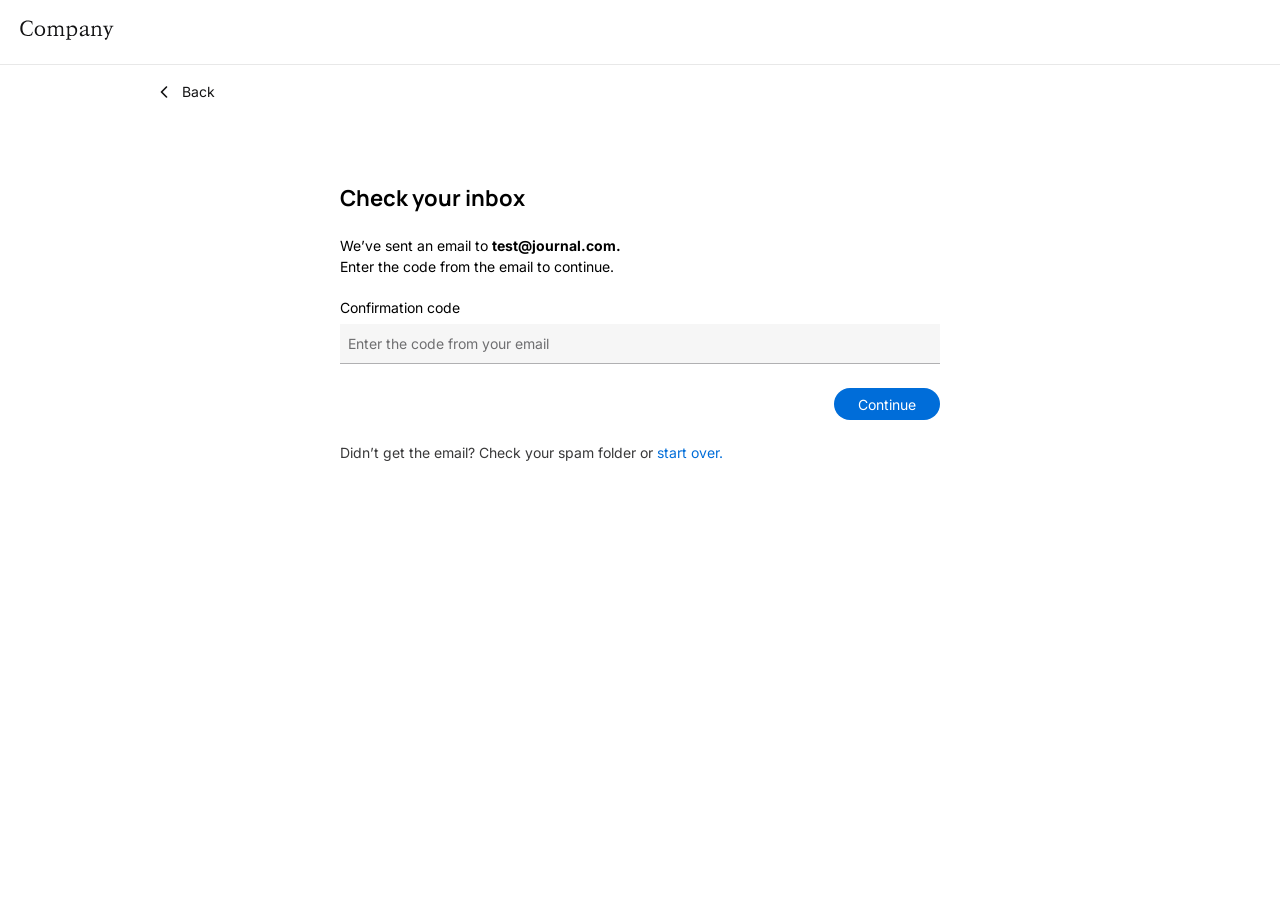
==== confirm-email.html @ 4c88a066 "Перше завантаження файлів" ====
<!DOCTYPE html>
<html lang="en">
<head>
  <meta charset="UTF-8" />
  <title>Confirm Email</title>
  <link href="https://fonts.googleapis.com/css2?family=Inter:wght@400;700&family=Manrope:wght@400;700&display=swap" rel="stylesheet" />
  <link rel="stylesheet" href="styles/style.css" />
</head>
<body data-page="confirmEmail" body data-show-back="true" data-show-title="false">
  <div id="header-placeholder"></div>
  <div id="sub-header-placeholder"></div>

  <main class="main-container">
    <h1 id="heading"></h1>
    <p id="line1"></p>
    <p id="line2"></p>

    <div class="input-group">
      <label for="confirmationCode" id="codeLabel"></label>
      <input type="text" id="codePlaceholder" placeholder="" />
    </div>

    <div class="button-group">
      <button class="btn btn-primary" id="continueButton"></button>
    </div>

    <p id="spamHintPage" class="input-hint"></p>
  </main>

  <div id="redirectMessage" class="main-container redirect-message" style="display: none;">
    <h1>Thank you for providing additional information</h1>
    <p>Redirecting to checkout...</p>
    <div class="spinner-wrapper">
      <img src="assets/spinner.gif" alt="Loading..." width="165" height="109" />
    </div>
  </div>
  

  <script src="scripts/texts.js"></script>
  <script src="scripts/main.js"></script>
  <script src="scripts/confirm-email.js"></script>
</body>
</html>
---- styles/style.css ----
/* === Базові стилі === */
body {
  margin: 0;
  font-family: 'Inter', sans-serif;
}

h1 {
  font-family: 'Manrope', sans-serif;
  font-size: 22px;
  font-weight: bold;
  margin-bottom: 24px;
  text-align: left;
}

p {
  font-size: 14px;
  font-weight: normal;
  margin-bottom: 24px;
  text-align: left;
}

/* === Контейнер основного контенту === */
.main-container {
  max-width: 600px;
  margin: 64px auto;
  padding: 0 20px;
}

/* === Хедер === */
header {
  height: 64px;
  padding: 0 20px;
  background-color: #ffffff;
  border-bottom: 1px solid #E8E8E8;
  display: flex;
  align-items: center;
}

.sub-header {
  width: 100%;
  background: white;
  padding: 0 20px;
}

.sub-header-inner {
  max-width: 1024px;
  margin: 0 auto;
  padding: 16px 0;
  display: flex;
  align-items: flex-start;
}

.sub-header-left {
  display: flex;
  flex-direction: column;
  align-items: flex-start;
  gap: 16px;
}

.sub-header-button {
  background: none;
  border: none;
  font-size: 14px;
  cursor: pointer;
  color: #131314;
  font-family: 'Inter', sans-serif;
  display: flex;
  align-items: center;
  gap: 8px;
  line-height: 1;
}

.back-arrow {
  width: 20px;
  height: 20px;
}

/* === Поле вводу та дропдаун === */
.input-group {
  margin-bottom: 24px;
  text-align: left;
  position: relative;
}

.input-group label {
  display: block;
  font-size: 14px;
  margin-bottom: 8px;
}

.input-group input {
  width: 100%;
  height: 40px;
  padding: 8px;
  font-size: 14px;
  box-sizing: border-box;
  background: #F6F6F6;
  border: none;
  border-bottom: 1px solid #B0B0B2;
  font-family: 'Inter', sans-serif;
}

.input-group input::placeholder {
  color: #6F6F71;
  font-size: 14px;
}

.input-group input.invalid {
  border-bottom: 2px solid #D03504;
}

.input-error {
  color: #D03504;
  font-size: 12px;
  margin-top: 4px;
  display: block;
}

/* === Чекбокс === */
.checkbox-group {
  display: flex;
  align-items: flex-start;
  gap: 12px;
  margin-top: 24px;
}

.checkbox-wrapper {
  flex-shrink: 0;
}

.checkbox-group input[type="checkbox"] {
  width: 16px;
  height: 16px;
  margin: 0;
  border: 1px solid #131314;
  border-radius: 0;
  cursor: pointer;
  appearance: none;
  position: relative;
}

.checkbox-group input[type="checkbox"]:checked {
  background-color: #006DD9;
  border-color: #006DD9;
}

.checkbox-group input[type="checkbox"]:checked::after {
  content: '';
  position: absolute;
  left: 5px;
  top: 2px;
  width: 4px;
  height: 8px;
  border: 2px solid white;
  border-top: 0;
  border-left: 0;
  transform: rotate(45deg);
}

.checkbox-group label {
  font-size: 14px;
  line-height: 1.4;
  margin: 0;
}

.checkbox-group input[type="checkbox"].invalid,
.checkbox-wrapper.invalid input[type="checkbox"] {
  border: 2px solid #D03504;
}

/* === Кнопки === */
.button-group {
  display: flex;
  gap: 12px;
  margin-top: 24px;
  justify-content: flex-end;
}

.btn {
  height: 32px;
  border-radius: 16px;
  font-size: 14px;
  padding: 0 24px;
  cursor: pointer;
  border: none;
  font-family: 'Inter', sans-serif;
}

.btn-primary {
  background: #006DD9;
  color: white;
}

/* === Дропдаун === */
.dropdown {
  position: absolute;
  left: 0;
  right: 0;
  background: #fff;
  box-shadow: 0 4px 16px rgba(0,0,0,0.12);
  border-radius: 0 0 8px 8px;
  z-index: 10;
  margin-top: 2px;
  min-width: 100%;
  border: 1px solid #E0E0E0;
}

.dropdown-item {
  padding: 12px 16px 8px 16px;
  cursor: pointer;
  background: #fff;
  border-bottom: 1px solid #F0F0F0;
}

.dropdown-item:last-child {
  border-bottom: none;
}

.dropdown-item:hover,
.dropdown-item:focus {
  background: #F5F9FF;
}

.dropdown-title {
  font-size: 14px;
  font-weight: 400;
  color: #131314;
  margin-bottom: 4px;
}

/*.dropdown-publisher {
  font-size: 14px;
  font-weight: 400;
  color: #39393A;
  margin-bottom: 4px;
}*/

.dropdown-issn {
  font-size: 12px;
  font-weight: 400;
  color: #6F6F71;
}

.journal-info {
  padding: 20px;
  border: 1px solid #E8E8E8;
  margin-bottom: 24px;
}

.medium-heading {
  font-family: 'Manrope', sans-serif;
  font-weight: bold;
  font-size: 16px;
  line-height: 24px;
  margin-bottom: 4px;
}

.publisher {
  font-family: 'Inter', sans-serif;
  font-weight: 400;
  font-size: 14px;
  line-height: 20px;
  color: #39393A;
  margin-bottom: 16px;
}

.metadata {
  font-family: 'Inter', sans-serif;
  font-weight: 400;
  font-size: 14px;
  line-height: 20px;
  color: #6F6F71;
  margin-bottom: 16px;
}

.metrics {
  display: flex;
  align-items: center;
  gap: 16px;
}

.metric {
  display: flex;
  align-items: center;
  gap: 4px; /* відстань між числом і назвою метрики */
}

.metric-number {
  font-family: 'Inter', sans-serif;
  font-weight: bold;
  font-size: 14px;
  line-height: 20px;
  color: #131314;
}

.metric-label {
  font-family: 'Inter', sans-serif;
  font-weight: 400;
  font-size: 14px;
  line-height: 20px;
  color: #131314;
}

.divider {
  width: 1px;
  height: 20px;
  background-color: #E8E8E8;
}

/* --- МОДАЛЬНЕ ВІКНО LOG IN ---*/

.modal {
  position: fixed;
  top: 0;
  left: 0;
  width: 100%;
  height: 100%;
  background-color: rgba(19, 19, 20, 0.5);
  display: flex;
  justify-content: center;
  align-items: center;
  z-index: 1000;
}

.modal-content {
  position: relative;
  background: white;
  padding: 32px 24px;
  border-radius: 0px;
  max-width: 400px;
  width: 100%;
  box-shadow: 0 8px 24px rgba(0, 0, 0, 0.2);
}

#loginForm, #signupForm {
  margin-top: 24px;
}

.input-group-modal {
  margin-bottom: 16px;
}

.input-hint {
  display: block;
  font-family: 'Inter', sans-serif;
  font-size: 12px;
  color: #39393A;
  margin-top: 4px;
}

.separator-text {
  font-size: 14px;
  font-weight: normal;
  margin: 8px 0;
  text-align: center;
}

.btn-google {
  background: transparent;
  color: #006DD9;
  border: 1px solid #006DD9;
  display: flex;
  align-items: center;
  justify-content: center;
  gap: 8px;
  height: 32px;
  border-radius: 16px;
  font-family: 'Inter', sans-serif;
  font-size: 14px;
  margin: 0 auto;
}

.btn-icon {
  width: 20px;
  height: 20px;
}

#loginTitle {
  margin-bottom: 24px;
}

#loginButton, #createAccountButton, #continueWithCodeButton {
  width: 100%;
}

#signupPrompt {
  font-family: 'Inter', sans-serif;
  font-size: 14px;
  line-height: 20px;
  font-weight: 400;
  color: #39393A;
  text-align: center;
  margin-top: 24px;
}

.signup-link {
  color: #006DD9;
  text-decoration: none;
}

.signup-link:hover,
.signup-link:focus {
  text-decoration: none;
  color: #006DD9;
}

.modal-close-button {
  position: absolute;
  top: 16px;
  right: 16px;
  background: none;
  border: none;
  padding: 0;
  cursor: pointer;
}

.modal-close-button img {
  width: 32px;
  height: 32px;
}

.row-inputs {
  display: flex;
  gap: 16px;
}

.row-inputs .input-group {
  flex: 1;
}

#signinPrompt {
  font-family: 'Inter', sans-serif;
  font-size: 14px;
  line-height: 20px;
  font-weight: 400;
  color: #39393A;
  text-align: center;
  margin-top: 24px;
}

.spinner {
  display: inline-block;
  width: 18px;
  height: 18px;
  border: 2px solid rgba(255, 255, 255, 0.4); /* світлий фон */
  border-top-color: #ffffff; /* білий */
  border-radius: 50%;
  animation: spin 0.6s linear infinite;
  vertical-align: middle;
}

.spinner.small {
  width: 16px;
  height: 16px;
}

@keyframes spin {
  to {
    transform: rotate(360deg);
  }
}

/* --- СТОРІНКА ADDITIONAL INFO ---*/

textarea {
  width: 100%;
  min-height: 80px;
  padding: 8px;
  font-size: 14px;
  box-sizing: border-box;
  background: #F6F6F6;
  border: none;
  border-bottom: 1px solid #B0B0B2;
  font-family: 'Inter', sans-serif;
  resize: vertical;
}

textarea::placeholder {
  color: #6F6F71;
  font-size: 14px;
}

.divider-horizontal {
  width: 100%;
  height: 1px;
  background-color: #E8E8E8;
}

textarea.invalid {
  border-bottom: 2px solid #D03504;
}

.redirect-message {
  text-align: center;
}

.redirect-message h1,
.redirect-message p {
  text-align: center;
  margin-bottom: 16px;
}

.spinner-wrapper {
  display: flex;
  justify-content: center;
  margin-top: 24px;
}

#line1 {
  margin-bottom: 0px;
}

#line2 {
  margin-top: 4px;
}

#spamHintPage {
  margin-top: 24px;
  font-size: 14px;
}

#noJournalEmailLink {
  font-size: 14px;
}

.checkout-body {
  background-color: #F6F6F6;
}

.checkout-container {
  max-width: 980px;
  margin: 64px auto;
  padding: 0 20px;
  display: flex;
  gap: 20px;
}

.checkout-left {
  width: 600px;
}

.checkout-right {
  width: 360px;
}

/* --- СТОРІНКА CHECKOUT ---*/

.card {
  background: #ffffff;
  width: 100%;
  margin-bottom: 24px;
  box-sizing: border-box;
}

.card-header {
  padding: 20px;
  font-family: 'Inter', sans-serif;
  font-weight: 400;
  font-size: 16px;
  line-height: 20px;
  color: #131314;
}

.card-body {
  padding: 20px;
}

.card-footer {
  padding: 15px 20px;
  display: flex;
  justify-content: flex-end;
}

body[data-page="checkout"] .input-group {
  margin-bottom: 16px;
}

.summary-secondary-text {
  font-family: 'Inter', sans-serif;
  font-size: 14px;
  font-weight: 400;
  line-height: 18px;
  color: #6F6F71;
  margin: 4px 0 16px 0;
}

.summary-row {
  display: flex;
  justify-content: space-between;
  align-items: baseline;
  margin-bottom: 20px;
}

.summary-label,
.summary-value {
  font-family: 'Inter', sans-serif;
  font-size: 14px;
  font-weight: 400;
  line-height: 18px;
  color: #131314;
}

.summary-bullets {
  padding-left: 20px;
  margin: 16px 0 0 0;
}

.summary-bullets li {
  font-family: 'Inter', sans-serif;
  font-size: 14px;
  line-height: 20px;
  color: #131314;
  margin-bottom: 16px;
}

.summary-bullets li:last-child {
  margin-bottom: 0px;
}

.divider-horizontal-right-column {
  width: 100%;
  height: 1px;
  background-color: #E8E8E8;
  margin: 20px 0;
}

.card-collapsed .card-body,
.card-collapsed .card-footer,
.card-collapsed .divider-horizontal {
  display: none;
}
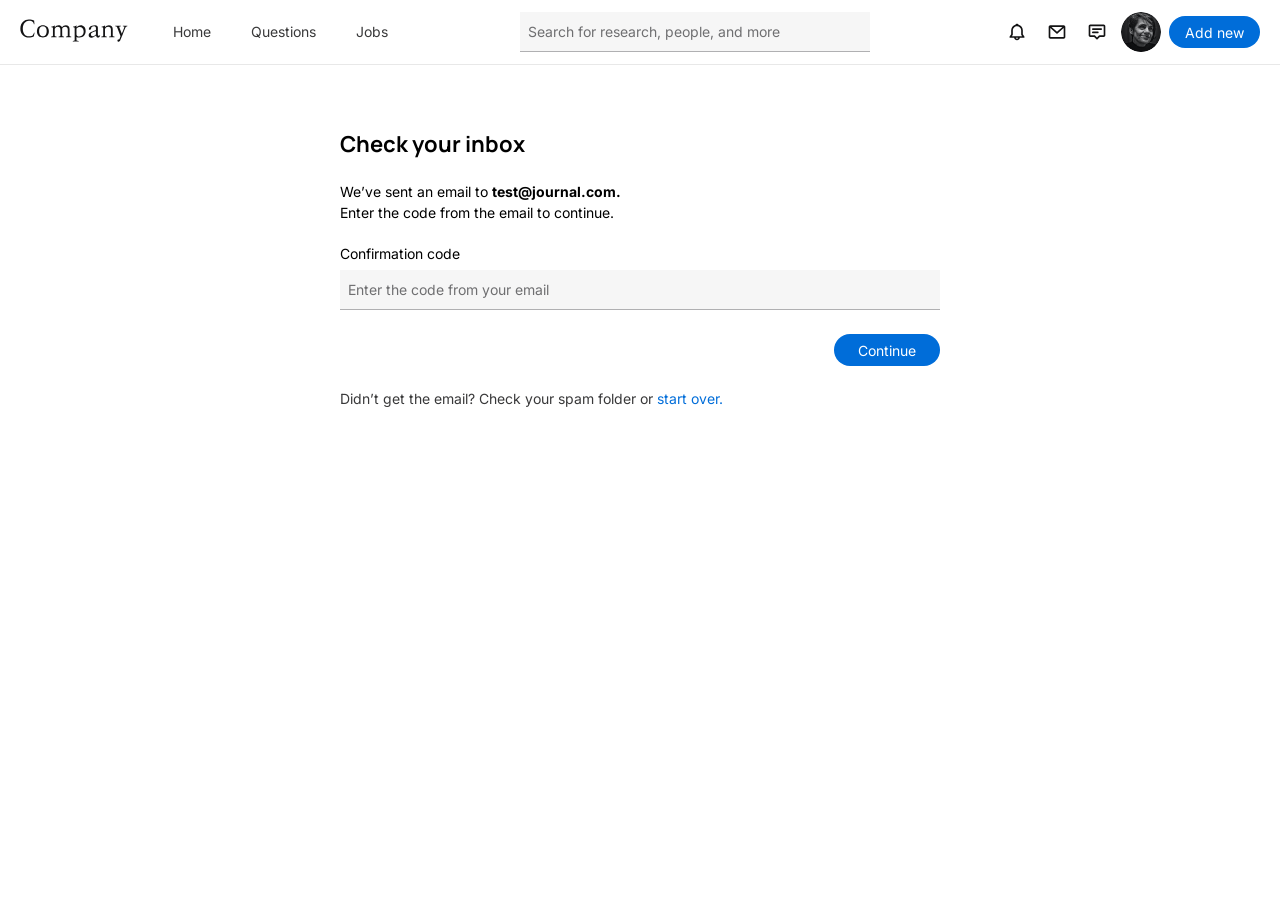
==== commit c115f312: "Перший пуш" ====
--- a/confirm-email.html
+++ b/confirm-email.html
@@ -6,7 +6,8 @@
   <link href="https://fonts.googleapis.com/css2?family=Inter:wght@400;700&family=Manrope:wght@400;700&display=swap" rel="stylesheet" />
   <link rel="stylesheet" href="styles/style.css" />
 </head>
-<body data-page="confirmEmail" body data-show-back="true" data-show-title="false">
+<body data-page="confirmEmail" data-logged-in="true">
+
   <div id="header-placeholder"></div>
   <div id="sub-header-placeholder"></div>
 
--- a/styles/style.css
+++ b/styles/style.css
@@ -629,3 +629,102 @@
 .card-collapsed .divider-horizontal {
   display: none;
 }
+
+/* --- Logged-in Header --- */
+.logged-in-header {
+  height: 64px;
+  padding: 0 20px;
+  background-color: #ffffff;
+  border-bottom: 1px solid #E8E8E8;
+  display: flex;
+  align-items: center;
+  justify-content: space-between;
+}
+
+.logged-in-container {
+  display: flex;
+  flex: 1;
+  margin-left: 45px; /* якщо ти хочеш залишити відступ від логотипа */
+  justify-content: space-evenly; /* АБО space-between, залежно від бажаного ефекту */
+  align-items: center;
+  gap: 20px; /* можна збільшити або прибрати */
+}
+
+.nav-links {
+  display: flex;
+  gap: 40px;
+}
+
+.nav-links a {
+  font-family: 'Inter', sans-serif;
+  font-size: 14px;
+  line-height: 18px;
+  font-weight: 400;
+  color: #39393A;
+  text-decoration: none;
+}
+
+.nav-links a:hover {
+  text-decoration: underline;
+}
+
+.search-wrapper {
+  width: 100%;
+  display: flex;
+  justify-content: center; /* центрує вміст по горизонталі */
+}
+
+.search-input {
+  max-width: 350px;
+  width: 100%;
+  height: 40px;
+  padding: 8px;
+  font-size: 14px;
+  background: #F6F6F6;
+  border: none;
+  border-bottom: 1px solid #B0B0B2;
+  font-family: 'Inter', sans-serif;
+  box-sizing: border-box;
+}
+
+
+.search-input::placeholder {
+  color: #6F6F71;
+}
+
+.header-actions {
+  display: flex;
+  align-items: center;
+  gap: 8px;
+}
+
+.icon-wrapper {
+  padding: 6px;
+  display: flex;
+  align-items: center;
+  justify-content: center;
+}
+
+.icon-wrapper img {
+  width: 20px;
+  height: 20px;
+}
+
+.avatar {
+  width: 40px;
+  height: 40px;
+  border-radius: 50%;
+  object-fit: cover;
+}
+
+.add-new-button {
+  white-space: nowrap;     /* ← запобігає переносу */
+  padding: 8px 16px;
+  font-size: 14px;
+  border-radius: 999px;
+  background-color: #006DD9;
+  color: white;
+  border: none;
+  font-family: 'Inter', sans-serif;
+  cursor: pointer;
+}
